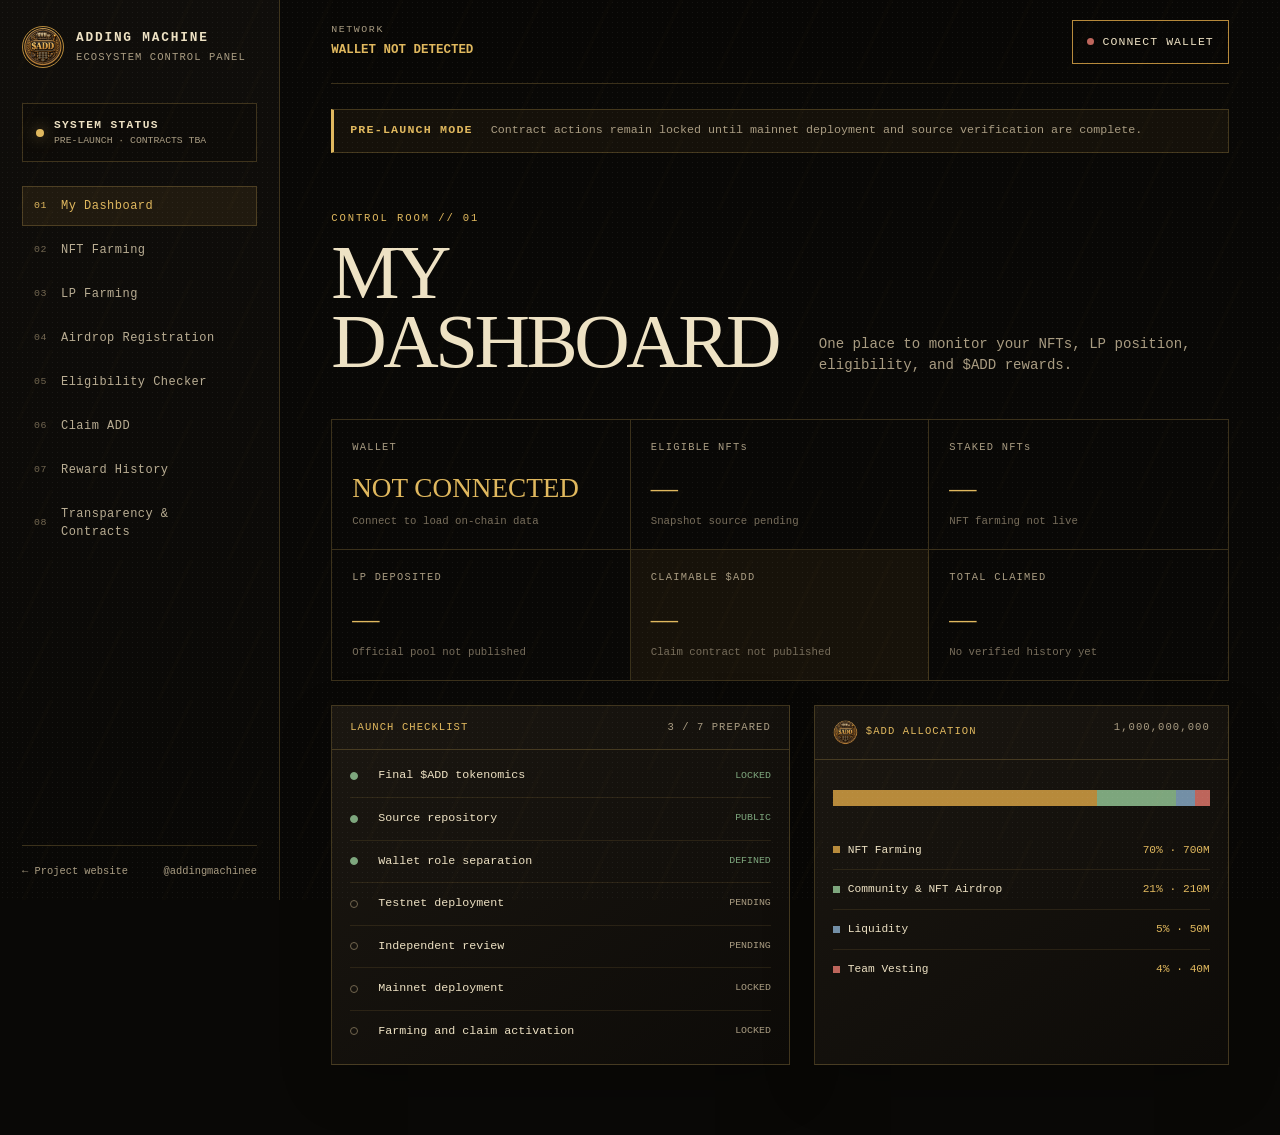
==== dashboard.html @ 75e8b257 "Update website with ADD dashboard and token branding Add the ecosystem dashboard, final ADD tokenomi" ====
<!doctype html>
<html lang="en">
<head>
  <meta charset="utf-8">
  <meta name="viewport" content="width=device-width, initial-scale=1">
  <meta name="theme-color" content="#090806">
  <meta name="description" content="ADDING MACHINE ecosystem dashboard for NFT farming, LP farming, airdrops, claims, rewards, and verified contracts.">
  <title>ADDING MACHINE — Ecosystem Dashboard</title>
  <link rel="icon" type="image/png" href="add-token-logo.png">
  <link rel="stylesheet" href="dashboard.css">
</head>
<body>
  <div class="grain" aria-hidden="true"></div>

  <header class="mobile-header">
    <a class="brand" href="index.html" aria-label="Adding Machine home">
      <span class="brand-mark"><img src="add-token-logo.png" alt=""></span>
      <span><strong>ADDING MACHINE</strong><small>ECOSYSTEM CONTROL PANEL</small></span>
    </a>
    <button id="menu-toggle" class="icon-button" type="button" aria-label="Open navigation" aria-expanded="false">MENU</button>
  </header>

  <aside id="sidebar" class="sidebar">
    <a class="brand desktop-brand" href="index.html" aria-label="Adding Machine home">
      <span class="brand-mark"><img src="add-token-logo.png" alt=""></span>
      <span><strong>ADDING MACHINE</strong><small>ECOSYSTEM CONTROL PANEL</small></span>
    </a>

    <div class="system-state">
      <span class="pulse"></span>
      <div><b>SYSTEM STATUS</b><small>PRE-LAUNCH · CONTRACTS TBA</small></div>
    </div>

    <nav class="side-nav" aria-label="Dashboard navigation">
      <a href="#dashboard" data-route="dashboard"><span>01</span>My Dashboard</a>
      <a href="#nft-farming" data-route="nft-farming"><span>02</span>NFT Farming</a>
      <a href="#lp-farming" data-route="lp-farming"><span>03</span>LP Farming</a>
      <a href="#airdrop" data-route="airdrop"><span>04</span>Airdrop Registration</a>
      <a href="#eligibility" data-route="eligibility"><span>05</span>Eligibility Checker</a>
      <a href="#claim" data-route="claim"><span>06</span>Claim ADD</a>
      <a href="#history" data-route="history"><span>07</span>Reward History</a>
      <a href="#transparency" data-route="transparency"><span>08</span>Transparency &amp; Contracts</a>
    </nav>

    <div class="sidebar-foot">
      <a href="index.html">← Project website</a>
      <a href="https://x.com/addingmachinee" target="_blank" rel="noopener noreferrer">@addingmachinee</a>
    </div>
  </aside>

  <main class="app-shell">
    <div class="topbar">
      <div><span class="micro">NETWORK</span><strong id="network-label">NOT CONNECTED</strong></div>
      <button id="connect-wallet" class="connect-button" type="button"><span class="status-light"></span><span id="wallet-label">CONNECT WALLET</span></button>
    </div>

    <div id="notice" class="notice" role="status" aria-live="polite">
      <strong>PRE-LAUNCH MODE</strong>
      <span>Contract actions remain locked until mainnet deployment and source verification are complete.</span>
    </div>

    <section id="dashboard" class="view active" data-view="dashboard">
      <div class="view-heading">
        <div><span class="eyebrow">CONTROL ROOM // 01</span><h1>MY DASHBOARD</h1></div>
        <p>One place to monitor your NFTs, LP position, eligibility, and $ADD rewards.</p>
      </div>
      <div class="metric-grid">
        <article><span>WALLET</span><strong id="metric-wallet">NOT CONNECTED</strong><small>Connect to load on-chain data</small></article>
        <article><span>ELIGIBLE NFTs</span><strong>—</strong><small>Snapshot source pending</small></article>
        <article><span>STAKED NFTs</span><strong>—</strong><small>NFT farming not live</small></article>
        <article><span>LP DEPOSITED</span><strong>—</strong><small>Official pool not published</small></article>
        <article class="accent"><span>CLAIMABLE $ADD</span><strong>—</strong><small>Claim contract not published</small></article>
        <article><span>TOTAL CLAIMED</span><strong>—</strong><small>No verified history yet</small></article>
      </div>
      <div class="dashboard-grid">
        <article class="panel status-panel">
          <div class="panel-head"><span>LAUNCH CHECKLIST</span><b>3 / 7 PREPARED</b></div>
          <ul class="check-list">
            <li class="done"><i></i><span>Final $ADD tokenomics</span><b>LOCKED</b></li>
            <li class="done"><i></i><span>Source repository</span><b>PUBLIC</b></li>
            <li class="done"><i></i><span>Wallet role separation</span><b>DEFINED</b></li>
            <li><i></i><span>Testnet deployment</span><b>PENDING</b></li>
            <li><i></i><span>Independent review</span><b>PENDING</b></li>
            <li><i></i><span>Mainnet deployment</span><b>LOCKED</b></li>
            <li><i></i><span>Farming and claim activation</span><b>LOCKED</b></li>
          </ul>
        </article>
        <article class="panel allocation-panel">
          <div class="panel-head token-panel-title"><span><img src="add-token-logo.png" alt="">$ADD ALLOCATION</span><b>1,000,000,000</b></div>
          <div class="allocation-bar" aria-label="$ADD token allocation"><i class="farming"></i><i class="community"></i><i class="liquidity"></i><i class="team"></i></div>
          <dl class="legend">
            <div><dt><i class="farming"></i>NFT Farming</dt><dd>70% · 700M</dd></div>
            <div><dt><i class="community"></i>Community &amp; NFT Airdrop</dt><dd>21% · 210M</dd></div>
            <div><dt><i class="liquidity"></i>Liquidity</dt><dd>5% · 50M</dd></div>
            <div><dt><i class="team"></i>Team Vesting</dt><dd>4% · 40M</dd></div>
          </dl>
        </article>
      </div>
    </section>

    <section id="nft-farming" class="view" data-view="nft-farming">
      <div class="view-heading"><div><span class="eyebrow">REWARD ENGINE // 02</span><h1>NFT FARMING</h1></div><p>Stake eligible ADDING MACHINE V2 NFTs and earn rarity-weighted $ADD rewards.</p></div>
      <div class="callout"><b>RARITY-BASED REWARDS</b><span>Final rates and emissions will be published only after the farming contract and sustainability model pass testing.</span></div>
      <div class="rarity-grid">
        <article><span>COMMON</span><strong>RATE TBA</strong><small>Base reward weight</small></article>
        <article><span>UNCOMMON</span><strong>RATE TBA</strong><small>Rarity multiplier pending</small></article>
        <article><span>RARE</span><strong>RATE TBA</strong><small>Rarity multiplier pending</small></article>
        <article><span>LEGENDARY</span><strong>RATE TBA</strong><small>Rarity multiplier pending</small></article>
        <article><span>MYTHIC</span><strong>RATE TBA</strong><small>Rarity multiplier pending</small></article>
      </div>
      <article class="panel empty-state"><span class="empty-icon">AM</span><h2>NO NFT DATA LOADED</h2><p>Connect your wallet after the verified NFT farming contract is published.</p><button class="disabled-action" type="button" disabled>STAKING LOCKED</button></article>
    </section>

    <section id="lp-farming" class="view" data-view="lp-farming">
      <div class="view-heading"><div><span class="eyebrow">LIQUIDITY ENGINE // 03</span><h1>LP FARMING</h1></div><p>Deposit approved LP tokens to support ecosystem liquidity and track rewards.</p></div>
      <div class="metric-grid compact">
        <article><span>OFFICIAL POOL</span><strong>TBA</strong><small>Address will be verified on-chain</small></article>
        <article><span>APR</span><strong>—</strong><small>Calculated from live emissions</small></article>
        <article><span>YOUR POOL SHARE</span><strong>—</strong><small>Wallet connection required</small></article>
        <article><span>PENDING REWARDS</span><strong>—</strong><small>Farm not activated</small></article>
      </div>
      <article class="panel action-panel"><div><span class="eyebrow">DEPOSIT CONTROL</span><h2>OFFICIAL LP ONLY</h2><p>The deposit interface will unlock after the verified $ADD pool and farming contract addresses are published.</p></div><button class="disabled-action" type="button" disabled>LP FARMING LOCKED</button></article>
    </section>

    <section id="airdrop" class="view" data-view="airdrop">
      <div class="view-heading"><div><span class="eyebrow">COMMUNITY ALLOCATION // 04</span><h1>AIRDROP REGISTRATION</h1></div><p>Register a verified wallet for active community campaigns without exposing wallet secrets.</p></div>
      <div class="form-layout">
        <form id="airdrop-form" class="panel machine-form">
          <label>CONNECTED WALLET<input id="registration-wallet" type="text" placeholder="Connect wallet to continue" readonly></label>
          <label>CAMPAIGN<select disabled><option>No active campaign</option></select></label>
          <label class="consent"><input type="checkbox" disabled><span>I understand that registration does not guarantee an allocation.</span></label>
          <button class="disabled-action" type="submit" disabled>REGISTRATION LOCKED</button>
        </form>
        <article class="panel steps-panel"><span class="eyebrow">VERIFICATION FLOW</span><ol><li><b>01</b>Connect EVM wallet</li><li><b>02</b>Sign a gas-free message</li><li><b>03</b>Verify X through official OAuth</li><li><b>04</b>Pass campaign eligibility checks</li></ol><p>We will never request a seed phrase, private key, wallet password, or X password.</p></article>
      </div>
    </section>

    <section id="eligibility" class="view" data-view="eligibility">
      <div class="view-heading"><div><span class="eyebrow">SNAPSHOT TERMINAL // 05</span><h1>ELIGIBILITY CHECKER</h1></div><p>Check migration, compensation, seasonal holder, and community campaign eligibility.</p></div>
      <form id="eligibility-form" class="checker">
        <label for="eligibility-wallet">EVM WALLET ADDRESS</label>
        <div><input id="eligibility-wallet" type="text" inputmode="text" autocomplete="off" placeholder="0x…"><button type="submit">CHECK ADDRESS</button></div>
      </form>
      <div id="eligibility-result" class="panel result-panel" aria-live="polite"><span>AWAITING ADDRESS</span><strong>No wallet checked</strong><p>The final snapshot dataset will be connected before claims open.</p></div>
      <div class="rule-grid"><article><span>V1 HOLDER</span><p>Eligibility follows the locked snapshot and approved holder rules.</p></article><article><span>PAID PUBLIC MINT</span><p>Only verified community records are included; internal wallets are excluded.</p></article><article><span>SEASONAL NFT</span><p>Campaign-specific rules and snapshot time will be displayed here.</p></article></div>
    </section>

    <section id="claim" class="view" data-view="claim">
      <div class="view-heading"><div><span class="eyebrow">DISTRIBUTION TERMINAL // 06</span><h1>CLAIM ADD</h1></div><p>Review allocation and claim status before signing any on-chain transaction.</p></div>
      <article class="claim-card panel">
        <div class="claim-total"><span>AVAILABLE TO CLAIM</span><strong>— <small>$ADD</small></strong><p>Connect wallet · Claim contract TBA</p></div>
        <dl><div><dt>Eligible allocation</dt><dd>—</dd></div><div><dt>Previously claimed</dt><dd>—</dd></div><div><dt>Remaining</dt><dd>—</dd></div><div><dt>Proof status</dt><dd>NOT LOADED</dd></div></dl>
        <button class="disabled-action" type="button" disabled>CLAIM LOCKED</button>
      </article>
      <p class="safety-note">Verify the network, contract address, amount, and gas estimate in your wallet before confirming. Claims never require approval to spend unrelated tokens.</p>
    </section>

    <section id="history" class="view" data-view="history">
      <div class="view-heading"><div><span class="eyebrow">LEDGER // 07</span><h1>REWARD HISTORY</h1></div><p>A unified, verifiable record of NFT farming, LP farming, airdrops, and claims.</p></div>
      <div class="history-filters"><button class="active" type="button">ALL</button><button type="button">NFT FARMING</button><button type="button">LP FARMING</button><button type="button">AIRDROP</button><button type="button">CLAIM</button></div>
      <div class="table-wrap panel"><table><thead><tr><th>DATE</th><th>TYPE</th><th>CAMPAIGN / POOL</th><th>AMOUNT</th><th>STATUS</th><th>TRANSACTION</th></tr></thead><tbody><tr><td colspan="6"><div class="table-empty">NO VERIFIED REWARD HISTORY<br><small>Connect a wallet after contracts are activated.</small></div></td></tr></tbody></table></div>
    </section>

    <section id="transparency" class="view" data-view="transparency">
      <div class="view-heading"><div><span class="eyebrow">PUBLIC RECORD // 08</span><h1>TRANSPARENCY &amp; CONTRACTS</h1></div><p>Verify every official address and source before interacting with the ecosystem.</p></div>
      <div class="contract-grid">
        <article class="panel contract-card"><div><span>$ADD TOKEN</span><b>MAINNET</b></div><strong>TBA</strong><small>Not deployed · do not trust unofficial addresses</small></article>
        <article class="panel contract-card"><div><span>TEAM VESTING</span><b>MAINNET</b></div><strong>TBA</strong><small>90-day cliff + 900-day linear vesting</small></article>
        <article class="panel contract-card"><div><span>NFT FARMING</span><b>MAINNET</b></div><strong>TBA</strong><small>Security review required</small></article>
        <article class="panel contract-card"><div><span>LP FARMING</span><b>MAINNET</b></div><strong>TBA</strong><small>Official pool required</small></article>
        <article class="panel contract-card"><div><span>AIRDROP CLAIM</span><b>MAINNET</b></div><strong>TBA</strong><small>Distribution root and source required</small></article>
      </div>
      <article class="panel registry">
        <div class="panel-head"><span>OFFICIAL WALLET REGISTRY</span><b>ROLE SEPARATION</b></div>
        <dl>
          <div><dt>Authorized deployer</dt><dd><code>0x13977C5812fb4B3BfEB4b1C009d3236BC53bA975</code><button data-copy="0x13977C5812fb4B3BfEB4b1C009d3236BC53bA975" type="button">COPY</button></dd></div>
          <div><dt>Ecosystem treasury</dt><dd><code>0xFcd4428Ae083228F09e2C8e3C660E693DdC12D9D</code><button data-copy="0xFcd4428Ae083228F09e2C8e3C660E693DdC12D9D" type="button">COPY</button></dd></div>
          <div><dt>Liquidity</dt><dd><code>0x24Bd8b9F2b81240A11A515567bdCbCe4AdC3E35C</code><button data-copy="0x24Bd8b9F2b81240A11A515567bdCbCe4AdC3E35C" type="button">COPY</button></dd></div>
          <div><dt>Team beneficiary</dt><dd><code>0x3F424A647A7A307663156e3c4f285D27c09DAa1e</code><button data-copy="0x3F424A647A7A307663156e3c4f285D27c09DAa1e" type="button">COPY</button></dd></div>
        </dl>
      </article>
      <div class="source-row"><a href="https://github.com/machinesadding-ship-it/adding-machine-add-final" target="_blank" rel="noopener noreferrer">VIEW OFFICIAL SOURCE →</a><span>Compiler 0.8.24 · EVM Shanghai · Optimizer 200</span></div>
      <div class="scam-warning"><strong>SCAM WARNING</strong><span>Never share your seed phrase or private key. Verify links through <b>@addingmachinee</b> and this official website.</span></div>
    </section>
  </main>

  <div id="toast" class="toast" role="status" aria-live="polite"></div>
  <script src="dashboard.js"></script>
</body>
</html>
---- dashboard.css ----
:root{
  --black:#090806;--black2:#100e0b;--panel:#15120e;--panel2:#1b1711;--bronze:#b78a3b;
  --gold:#e0b85e;--ivory:#eee2c4;--muted:#a99c82;--line:rgba(224,184,94,.23);
  --green:#7da67d;--red:#bd655b;--blue:#738fa6;--serif:Georgia,"Times New Roman",serif;
  --mono:"Courier New",Courier,monospace;--sidebar:280px;
}
*{box-sizing:border-box}html{scroll-behavior:smooth}body{margin:0;background:var(--black);color:var(--ivory);font-family:var(--mono);font-size:16px;line-height:1.5}body:before{content:"";position:fixed;inset:0;pointer-events:none;opacity:.055;background-image:radial-gradient(#fff .65px,transparent .65px);background-size:5px 5px;z-index:50}button,input,select{font:inherit}button,a{touch-action:manipulation}a{color:inherit;text-decoration:none}.grain{position:fixed;inset:0;pointer-events:none;background:linear-gradient(115deg,transparent 0 48%,rgba(224,184,94,.015) 48% 52%,transparent 52%);background-size:70px 70px;z-index:49}
.sidebar{position:fixed;inset:0 auto 0 0;width:var(--sidebar);padding:26px 22px 20px;background:linear-gradient(180deg,#100e0b,#090806);border-right:1px solid var(--line);display:flex;flex-direction:column;z-index:30}.brand{display:flex;gap:12px;align-items:center}.brand-mark{width:42px;height:42px;display:grid;place-items:center;border:1px solid var(--bronze);border-radius:50%;overflow:hidden;color:var(--gold);font-family:var(--serif);font-size:18px}.brand-mark img{width:100%;height:100%;object-fit:contain}.brand>span:last-child{display:grid}.brand strong{font-size:.8rem;letter-spacing:.14em}.brand small{font-size:.66rem;letter-spacing:.1em;color:var(--muted);margin-top:3px}.system-state{margin:35px 0 24px;padding:13px;border:1px solid var(--line);display:flex;gap:10px;align-items:center;background:#0d0b08}.system-state .pulse{width:8px;height:8px;background:var(--gold);border-radius:50%;box-shadow:0 0 15px rgba(224,184,94,.6)}.system-state div{display:grid}.system-state b{font-size:.7rem;letter-spacing:.12em}.system-state small{font-size:.61rem;color:var(--muted)}.side-nav{display:grid;gap:4px}.side-nav a{display:grid;grid-template-columns:27px 1fr;align-items:center;padding:10px 11px;border:1px solid transparent;color:#b9ad93;font-size:.75rem;letter-spacing:.04em;transition:.18s}.side-nav a span{font-size:.62rem;color:#736751}.side-nav a:hover,.side-nav a.active{border-color:var(--line);background:rgba(183,138,59,.1);color:var(--gold)}.side-nav a.active span{color:var(--gold)}.sidebar-foot{margin-top:auto;display:flex;justify-content:space-between;gap:10px;border-top:1px solid var(--line);padding-top:18px;font-size:.65rem;color:var(--muted)}
.mobile-header{display:none}.app-shell{margin-left:var(--sidebar);min-height:100vh;padding:0 4vw 70px}.topbar{height:84px;display:flex;align-items:center;justify-content:space-between;border-bottom:1px solid var(--line);position:sticky;top:0;background:rgba(9,8,6,.9);backdrop-filter:blur(12px);z-index:20}.topbar>div{display:grid}.micro{font-size:.62rem;letter-spacing:.16em;color:var(--muted)}.topbar strong{font-size:.78rem;color:var(--gold);margin-top:3px}.connect-button{min-height:44px;border:1px solid var(--bronze);background:transparent;color:var(--ivory);padding:10px 14px;display:flex;gap:9px;align-items:center;font-size:.72rem;letter-spacing:.09em;cursor:pointer}.status-light{width:7px;height:7px;border-radius:50%;background:var(--red)}.connect-button.connected .status-light{background:var(--green);box-shadow:0 0 12px rgba(125,166,125,.7)}.notice{margin-top:25px;border:1px solid var(--line);border-left:3px solid var(--gold);padding:12px 16px;display:flex;gap:18px;align-items:center;background:rgba(183,138,59,.07);font-size:.73rem}.notice strong{color:var(--gold);letter-spacing:.1em;white-space:nowrap}.notice span{color:var(--muted)}
.view{display:none;padding-top:58px}.view.active{display:block;animation:reveal .22s ease-out}@keyframes reveal{from{opacity:.25;transform:translateY(4px)}to{opacity:1;transform:none}}.view-heading{display:flex;justify-content:space-between;align-items:end;gap:40px;margin-bottom:42px}.eyebrow{display:block;color:var(--gold);font-size:.66rem;letter-spacing:.18em;margin-bottom:12px}.view-heading h1{font-family:var(--serif);font-weight:500;font-size:clamp(2.6rem,6vw,5.5rem);line-height:.9;letter-spacing:-.045em;margin:0}.view-heading p{max-width:410px;color:var(--muted);font-size:.88rem;margin:0}.panel{border:1px solid var(--line);background:linear-gradient(145deg,var(--panel2),#0d0b08);box-shadow:0 20px 50px rgba(0,0,0,.2)}.panel-head{padding:14px 18px;border-bottom:1px solid var(--line);display:flex;justify-content:space-between;gap:20px;font-size:.66rem;letter-spacing:.1em}.panel-head span{color:var(--gold)}.panel-head b{font-weight:400;color:var(--muted)}
.metric-grid{display:grid;grid-template-columns:repeat(3,1fr);border:1px solid var(--line);margin-bottom:24px}.metric-grid article{padding:20px;min-height:130px;border-right:1px solid var(--line);border-bottom:1px solid var(--line);display:flex;flex-direction:column}.metric-grid article:nth-child(3n){border-right:0}.metric-grid article:nth-last-child(-n+3){border-bottom:0}.metric-grid article.accent{background:rgba(183,138,59,.08)}.metric-grid span{font-size:.65rem;color:var(--muted);letter-spacing:.12em}.metric-grid strong{font-family:var(--serif);font-weight:500;color:var(--gold);font-size:1.7rem;margin:auto 0 4px;overflow-wrap:anywhere}.metric-grid small{font-size:.67rem;color:#776d5b}.metric-grid.compact{grid-template-columns:repeat(4,1fr)}.metric-grid.compact article{border-bottom:0}.metric-grid.compact article:nth-child(3){border-right:1px solid var(--line)}.dashboard-grid{display:grid;grid-template-columns:1.05fr .95fr;gap:24px}.check-list{list-style:none;padding:5px 18px 12px;margin:0}.check-list li{display:grid;grid-template-columns:18px 1fr auto;gap:10px;align-items:center;border-bottom:1px solid rgba(224,184,94,.11);padding:12px 0;font-size:.73rem}.check-list li:last-child{border:0}.check-list i{width:8px;height:8px;border:1px solid #72664f;border-radius:50%}.check-list .done i{background:var(--green);border-color:var(--green)}.check-list b{font-size:.62rem;color:var(--muted);font-weight:400}.check-list .done b{color:var(--green)}.allocation-panel{padding-bottom:15px}.allocation-bar{height:16px;display:flex;margin:30px 18px 25px;overflow:hidden}.allocation-bar i{display:block}.allocation-bar .farming{width:70%;background:var(--bronze)}.allocation-bar .community{width:21%;background:var(--green)}.allocation-bar .liquidity{width:5%;background:var(--blue)}.allocation-bar .team{width:4%;background:var(--red)}.legend{padding:0 18px;margin:0}.legend>div{display:flex;justify-content:space-between;gap:12px;padding:11px 0;border-bottom:1px solid rgba(224,184,94,.11);font-size:.7rem}.legend>div:last-child{border:0}.legend dt{display:flex;align-items:center;gap:8px}.legend i{width:7px;height:7px;display:inline-block}.legend .farming{background:var(--bronze)}.legend .community{background:var(--green)}.legend .liquidity{background:var(--blue)}.legend .team{background:var(--red)}.legend dd{margin:0;color:var(--gold)}
.token-panel-title>span{display:flex;align-items:center;gap:8px}.token-panel-title img{width:25px;height:25px;border-radius:50%}
.callout{border:1px solid var(--line);padding:17px;display:flex;gap:25px;margin-bottom:22px}.callout b{color:var(--gold);font-size:.73rem;letter-spacing:.1em;white-space:nowrap}.callout span{color:var(--muted);font-size:.76rem}.rarity-grid{display:grid;grid-template-columns:repeat(5,1fr);margin-bottom:24px}.rarity-grid article{border:1px solid var(--line);border-right:0;padding:18px;display:grid;min-height:120px}.rarity-grid article:last-child{border-right:1px solid var(--line)}.rarity-grid span{font-size:.65rem;color:var(--muted)}.rarity-grid strong{color:var(--gold);font-family:var(--serif);font-weight:500;margin:auto 0 3px}.rarity-grid small{font-size:.62rem;color:#716754}.empty-state{text-align:center;padding:55px 20px}.empty-icon{display:grid;place-items:center;width:58px;height:58px;margin:0 auto 18px;border:1px solid var(--bronze);font-family:var(--serif);color:var(--gold)}.empty-state h2,.action-panel h2{font-family:var(--serif);font-weight:500;font-size:2rem;margin:0 0 8px}.empty-state p,.action-panel p{color:var(--muted);font-size:.8rem}.disabled-action{border:1px solid #5c5241;background:#272219;color:#817663;padding:13px 18px;font-size:.7rem;letter-spacing:.12em;cursor:not-allowed}.action-panel{padding:35px;display:flex;justify-content:space-between;align-items:center;gap:30px}.action-panel>div{max-width:620px}
.form-layout{display:grid;grid-template-columns:1.05fr .95fr;gap:24px}.machine-form,.steps-panel{padding:28px}.machine-form{display:grid;gap:20px}.machine-form label{font-size:.67rem;color:var(--gold);letter-spacing:.1em}.machine-form input,.machine-form select,.checker input{width:100%;margin-top:8px;padding:14px;border:1px solid var(--line);background:#0d0b08;color:var(--ivory);outline:none;min-height:48px}.machine-form .consent{display:flex;gap:10px;align-items:flex-start;color:var(--muted);letter-spacing:0}.machine-form .consent input{width:18px;min-height:18px;margin:1px 0}.steps-panel ol{list-style:none;padding:10px 0;margin:10px 0}.steps-panel li{display:flex;align-items:center;gap:13px;padding:13px 0;border-bottom:1px solid rgba(224,184,94,.13);font-size:.78rem}.steps-panel li b{color:var(--gold)}.steps-panel p{font-size:.72rem;color:var(--muted)}.checker{border:1px solid var(--line);padding:25px;margin-bottom:20px}.checker label{font-size:.68rem;color:var(--gold);letter-spacing:.12em}.checker>div{display:grid;grid-template-columns:1fr auto;gap:10px}.checker button,.history-filters button,.registry button{border:1px solid var(--bronze);background:var(--bronze);color:#100d08;padding:12px 18px;font-size:.7rem;letter-spacing:.1em;cursor:pointer}.result-panel{padding:25px;margin-bottom:24px}.result-panel>span{font-size:.66rem;color:var(--gold);letter-spacing:.11em}.result-panel strong{display:block;font-family:var(--serif);font-size:1.8rem;font-weight:500;margin:10px 0 5px}.result-panel p{color:var(--muted);font-size:.77rem;margin:0}.result-panel.error{border-color:rgba(189,101,91,.7)}.result-panel.error>span{color:var(--red)}.rule-grid{display:grid;grid-template-columns:repeat(3,1fr)}.rule-grid article{padding:23px;border:1px solid var(--line);border-right:0}.rule-grid article:last-child{border-right:1px solid var(--line)}.rule-grid span{color:var(--gold);font-size:.68rem;letter-spacing:.1em}.rule-grid p{color:var(--muted);font-size:.75rem;margin:12px 0 0}
.claim-card{max-width:850px;margin:auto;padding:30px}.claim-total{text-align:center;padding:30px;border-bottom:1px solid var(--line)}.claim-total>span{font-size:.68rem;color:var(--muted);letter-spacing:.12em}.claim-total strong{display:block;font-family:var(--serif);font-size:3.8rem;font-weight:500;color:var(--gold)}.claim-total strong small{font-family:var(--mono);font-size:.9rem}.claim-total p{color:var(--muted);font-size:.72rem}.claim-card dl{margin:20px 0}.claim-card dl div{display:flex;justify-content:space-between;padding:12px 0;border-bottom:1px solid rgba(224,184,94,.12);font-size:.75rem}.claim-card dd{margin:0;color:var(--gold)}.claim-card .disabled-action{width:100%}.safety-note{max-width:850px;margin:18px auto 0;color:var(--muted);font-size:.7rem;text-align:center}.history-filters{display:flex;gap:7px;margin-bottom:15px;overflow:auto;padding-bottom:4px}.history-filters button{background:transparent;color:var(--muted);border-color:var(--line);white-space:nowrap}.history-filters button.active{color:#110d07;background:var(--bronze);border-color:var(--bronze)}.table-wrap{overflow:auto}table{width:100%;border-collapse:collapse;min-width:780px}th{padding:14px;text-align:left;color:var(--gold);font-size:.62rem;letter-spacing:.1em;border-bottom:1px solid var(--line)}td{padding:20px}.table-empty{text-align:center;color:var(--muted);font-size:.78rem;padding:45px}.table-empty small{font-size:.68rem;color:#706653}
.contract-grid{display:grid;grid-template-columns:repeat(2,1fr);gap:12px;margin-bottom:24px}.contract-card{padding:20px}.contract-card>div{display:flex;justify-content:space-between;gap:15px}.contract-card span{color:var(--gold);font-size:.7rem;letter-spacing:.1em}.contract-card b{font-size:.61rem;color:var(--muted);font-weight:400}.contract-card>strong{display:block;font-family:var(--serif);font-weight:500;font-size:1.7rem;margin:28px 0 5px}.contract-card small{font-size:.65rem;color:var(--muted)}.registry dl{margin:0;padding:0 18px}.registry dl>div{display:grid;grid-template-columns:190px 1fr;padding:15px 0;border-bottom:1px solid rgba(224,184,94,.12);align-items:center}.registry dl>div:last-child{border:0}.registry dt{color:var(--muted);font-size:.7rem}.registry dd{margin:0;display:grid;grid-template-columns:1fr auto;gap:10px;align-items:center}.registry code{font-size:.72rem;overflow-wrap:anywhere}.registry button{padding:7px 9px;background:transparent;color:var(--gold)}.source-row,.scam-warning{display:flex;justify-content:space-between;gap:20px;margin-top:20px;padding:16px;border:1px solid var(--line);font-size:.7rem}.source-row a{color:var(--gold)}.source-row span{color:var(--muted)}.scam-warning{border-color:rgba(189,101,91,.45);background:rgba(189,101,91,.05)}.scam-warning strong{color:var(--red);white-space:nowrap}.scam-warning span{color:var(--muted)}.toast{position:fixed;right:20px;bottom:20px;padding:11px 15px;background:var(--gold);color:#100d08;font-size:.7rem;z-index:80;opacity:0;transform:translateY(8px);pointer-events:none;transition:.2s}.toast.show{opacity:1;transform:none}
@media(max-width:1050px){.metric-grid.compact{grid-template-columns:repeat(2,1fr)}.metric-grid.compact article{border-bottom:1px solid var(--line)}.metric-grid.compact article:nth-child(2n){border-right:0}.metric-grid.compact article:nth-last-child(-n+2){border-bottom:0}.rarity-grid{grid-template-columns:repeat(3,1fr)}.rarity-grid article{border-right:1px solid var(--line);margin:-1px 0 0 -1px}}
@media(max-width:800px){:root{--sidebar:0px}.sidebar{width:min(88vw,310px);transform:translateX(-105%);transition:.2s;box-shadow:20px 0 60px rgba(0,0,0,.5)}.sidebar.open{transform:none}.desktop-brand{display:none}.mobile-header{display:flex;position:sticky;top:0;z-index:25;height:70px;padding:12px 5vw;justify-content:space-between;align-items:center;background:rgba(9,8,6,.95);border-bottom:1px solid var(--line)}.icon-button{border:1px solid var(--line);background:transparent;color:var(--gold);padding:9px 11px;font-size:.68rem}.app-shell{margin:0;padding:0 5vw 60px}.topbar{top:70px;height:68px}.view{padding-top:45px}.view-heading{display:block}.view-heading p{margin-top:18px}.metric-grid{grid-template-columns:repeat(2,1fr)}.metric-grid article:nth-child(3n){border-right:1px solid var(--line)}.metric-grid article:nth-child(2n){border-right:0}.metric-grid article:nth-last-child(-n+3){border-bottom:1px solid var(--line)}.metric-grid article:nth-last-child(-n+2){border-bottom:0}.dashboard-grid,.form-layout{grid-template-columns:1fr}.contract-grid{grid-template-columns:1fr}.registry dl>div{grid-template-columns:1fr;gap:8px}.action-panel{display:block}.action-panel button{margin-top:18px}.source-row,.scam-warning{display:grid}.notice{align-items:flex-start}.callout{display:grid;gap:8px}}
@media(max-width:520px){.mobile-header .brand strong{font-size:.7rem}.mobile-header .brand small{display:none}.topbar>div{display:none}.topbar{justify-content:flex-end}.notice{display:grid;gap:4px}.notice strong{white-space:normal}.metric-grid,.metric-grid.compact{grid-template-columns:1fr}.metric-grid article,.metric-grid.compact article{border-right:0!important;border-bottom:1px solid var(--line)!important}.metric-grid article:last-child,.metric-grid.compact article:last-child{border-bottom:0!important}.rarity-grid{grid-template-columns:1fr}.rarity-grid article{margin:-1px 0 0}.checker>div{grid-template-columns:1fr}.checker button{min-height:48px}.rule-grid{grid-template-columns:1fr}.rule-grid article{border-right:1px solid var(--line);border-bottom:0}.rule-grid article:last-child{border-bottom:1px solid var(--line)}.claim-total strong{font-size:3rem}.registry dd{grid-template-columns:1fr}.registry button{justify-self:start}.view-heading h1{font-size:2.7rem}}
@media(prefers-reduced-motion:reduce){*{scroll-behavior:auto!important;animation:none!important;transition:none!important}}
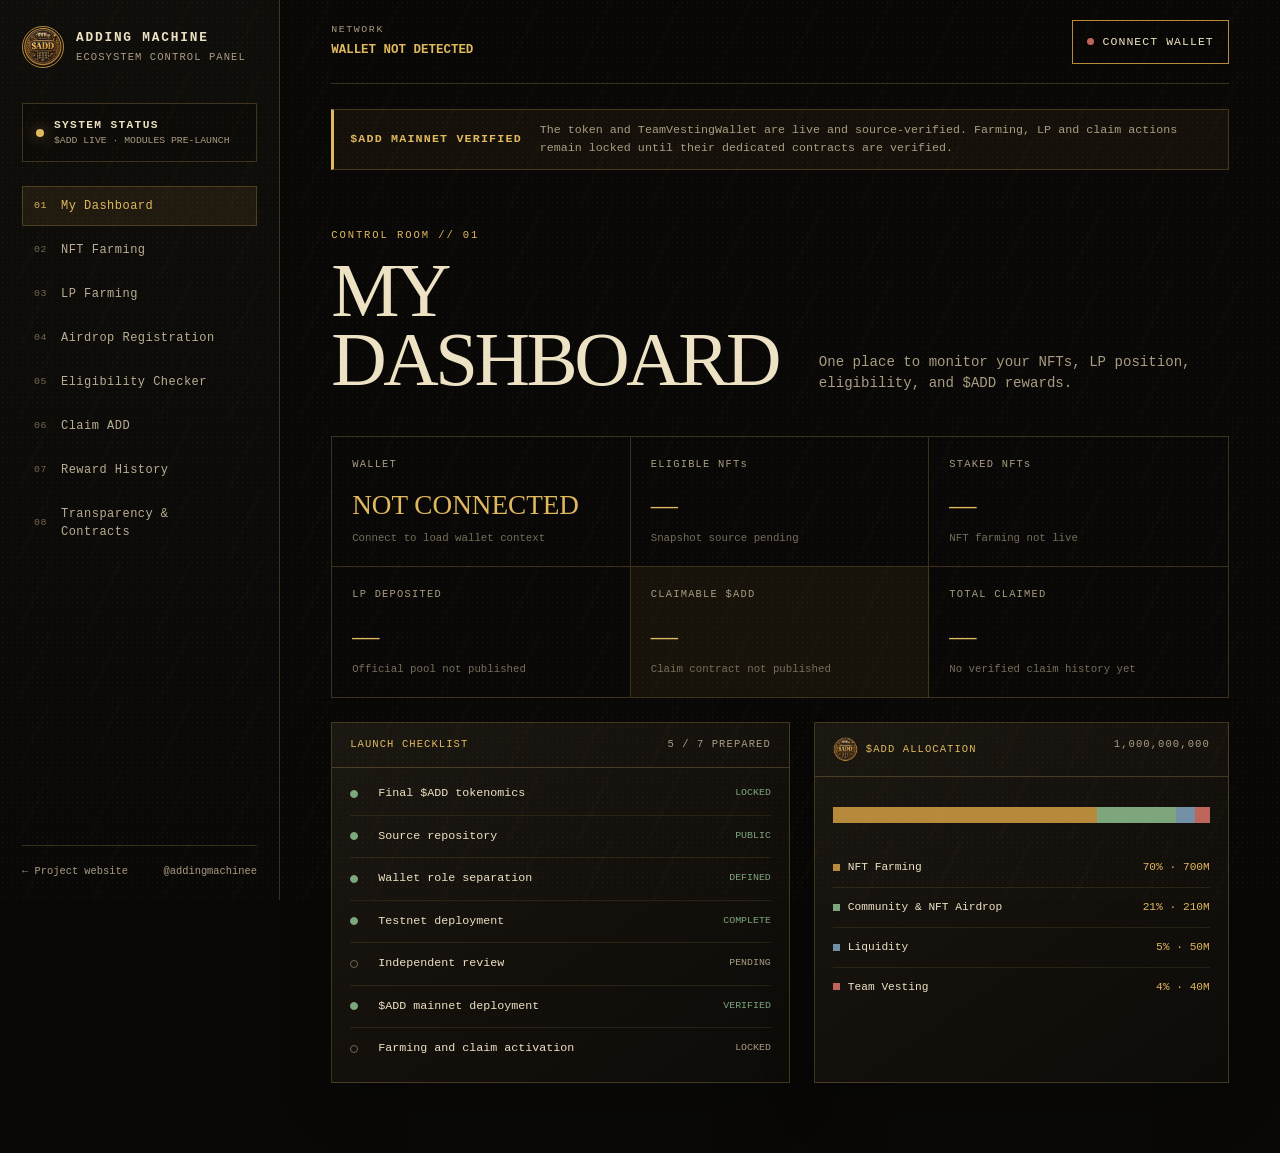
==== commit 9233b7b7: "Update website with verified $ADD mainnet contracts Publish verified $ADD and TeamVestingWallet main" ====
--- a/dashboard.html
+++ b/dashboard.html
@@ -28,7 +28,7 @@
 
     <div class="system-state">
       <span class="pulse"></span>
-      <div><b>SYSTEM STATUS</b><small>PRE-LAUNCH · CONTRACTS TBA</small></div>
+      <div><b>SYSTEM STATUS</b><small>$ADD LIVE · MODULES PRE-LAUNCH</small></div>
     </div>
 
     <nav class="side-nav" aria-label="Dashboard navigation">
@@ -55,8 +55,8 @@
     </div>
 
     <div id="notice" class="notice" role="status" aria-live="polite">
-      <strong>PRE-LAUNCH MODE</strong>
-      <span>Contract actions remain locked until mainnet deployment and source verification are complete.</span>
+      <strong>$ADD MAINNET VERIFIED</strong>
+      <span>The token and TeamVestingWallet are live and source-verified. Farming, LP and claim actions remain locked until their dedicated contracts are verified.</span>
     </div>
 
     <section id="dashboard" class="view active" data-view="dashboard">
@@ -64,27 +64,30 @@
         <div><span class="eyebrow">CONTROL ROOM // 01</span><h1>MY DASHBOARD</h1></div>
         <p>One place to monitor your NFTs, LP position, eligibility, and $ADD rewards.</p>
       </div>
+
       <div class="metric-grid">
-        <article><span>WALLET</span><strong id="metric-wallet">NOT CONNECTED</strong><small>Connect to load on-chain data</small></article>
+        <article><span>WALLET</span><strong id="metric-wallet">NOT CONNECTED</strong><small>Connect to load wallet context</small></article>
         <article><span>ELIGIBLE NFTs</span><strong>—</strong><small>Snapshot source pending</small></article>
         <article><span>STAKED NFTs</span><strong>—</strong><small>NFT farming not live</small></article>
         <article><span>LP DEPOSITED</span><strong>—</strong><small>Official pool not published</small></article>
         <article class="accent"><span>CLAIMABLE $ADD</span><strong>—</strong><small>Claim contract not published</small></article>
-        <article><span>TOTAL CLAIMED</span><strong>—</strong><small>No verified history yet</small></article>
-      </div>
+        <article><span>TOTAL CLAIMED</span><strong>—</strong><small>No verified claim history yet</small></article>
+      </div>
+
       <div class="dashboard-grid">
         <article class="panel status-panel">
-          <div class="panel-head"><span>LAUNCH CHECKLIST</span><b>3 / 7 PREPARED</b></div>
+          <div class="panel-head"><span>LAUNCH CHECKLIST</span><b>5 / 7 PREPARED</b></div>
           <ul class="check-list">
             <li class="done"><i></i><span>Final $ADD tokenomics</span><b>LOCKED</b></li>
             <li class="done"><i></i><span>Source repository</span><b>PUBLIC</b></li>
             <li class="done"><i></i><span>Wallet role separation</span><b>DEFINED</b></li>
-            <li><i></i><span>Testnet deployment</span><b>PENDING</b></li>
+            <li class="done"><i></i><span>Testnet deployment</span><b>COMPLETE</b></li>
             <li><i></i><span>Independent review</span><b>PENDING</b></li>
-            <li><i></i><span>Mainnet deployment</span><b>LOCKED</b></li>
+            <li class="done"><i></i><span>$ADD mainnet deployment</span><b>VERIFIED</b></li>
             <li><i></i><span>Farming and claim activation</span><b>LOCKED</b></li>
           </ul>
         </article>
+
         <article class="panel allocation-panel">
           <div class="panel-head token-panel-title"><span><img src="add-token-logo.png" alt="">$ADD ALLOCATION</span><b>1,000,000,000</b></div>
           <div class="allocation-bar" aria-label="$ADD token allocation"><i class="farming"></i><i class="community"></i><i class="liquidity"></i><i class="team"></i></div>
@@ -99,7 +102,7 @@
     </section>
 
     <section id="nft-farming" class="view" data-view="nft-farming">
-      <div class="view-heading"><div><span class="eyebrow">REWARD ENGINE // 02</span><h1>NFT FARMING</h1></div><p>Stake eligible ADDING MACHINE V2 NFTs and earn rarity-weighted $ADD rewards.</p></div>
+      <div class="view-heading"><div><span class="eyebrow">REWARD ENGINE // 02</span><h1>NFT FARMING</h1></div><p>Stake eligible ADDING MACHINE V2 NFTs and earn rarity-weighted $ADD rewards after the farming module is deployed and verified.</p></div>
       <div class="callout"><b>RARITY-BASED REWARDS</b><span>Final rates and emissions will be published only after the farming contract and sustainability model pass testing.</span></div>
       <div class="rarity-grid">
         <article><span>COMMON</span><strong>RATE TBA</strong><small>Base reward weight</small></article>
@@ -108,68 +111,96 @@
         <article><span>LEGENDARY</span><strong>RATE TBA</strong><small>Rarity multiplier pending</small></article>
         <article><span>MYTHIC</span><strong>RATE TBA</strong><small>Rarity multiplier pending</small></article>
       </div>
-      <article class="panel empty-state"><span class="empty-icon">AM</span><h2>NO NFT DATA LOADED</h2><p>Connect your wallet after the verified NFT farming contract is published.</p><button class="disabled-action" type="button" disabled>STAKING LOCKED</button></article>
+      <article class="panel empty-state"><span class="empty-icon">AM</span><h2>NO NFT FARMING DATA</h2><p>Connect your wallet after the verified NFT farming contract is published.</p><button class="disabled-action" type="button" disabled>STAKING LOCKED</button></article>
     </section>
 
     <section id="lp-farming" class="view" data-view="lp-farming">
-      <div class="view-heading"><div><span class="eyebrow">LIQUIDITY ENGINE // 03</span><h1>LP FARMING</h1></div><p>Deposit approved LP tokens to support ecosystem liquidity and track rewards.</p></div>
+      <div class="view-heading"><div><span class="eyebrow">LIQUIDITY ENGINE // 03</span><h1>LP FARMING</h1></div><p>Deposit approved LP tokens only after the official pool and farming contract are published and verified.</p></div>
       <div class="metric-grid compact">
         <article><span>OFFICIAL POOL</span><strong>TBA</strong><small>Address will be verified on-chain</small></article>
         <article><span>APR</span><strong>—</strong><small>Calculated from live emissions</small></article>
-        <article><span>YOUR POOL SHARE</span><strong>—</strong><small>Wallet connection required</small></article>
+        <article><span>YOUR POOL SHARE</span><strong>—</strong><small>Verified pool required</small></article>
         <article><span>PENDING REWARDS</span><strong>—</strong><small>Farm not activated</small></article>
       </div>
-      <article class="panel action-panel"><div><span class="eyebrow">DEPOSIT CONTROL</span><h2>OFFICIAL LP ONLY</h2><p>The deposit interface will unlock after the verified $ADD pool and farming contract addresses are published.</p></div><button class="disabled-action" type="button" disabled>LP FARMING LOCKED</button></article>
+      <article class="panel action-panel"><div><span class="eyebrow">DEPOSIT CONTROL</span><h2>OFFICIAL LP ONLY</h2><p>The deposit interface will unlock after the verified $ADD pool and LP farming contract addresses are published.</p></div><button class="disabled-action" type="button" disabled>LP FARMING LOCKED</button></article>
     </section>
 
     <section id="airdrop" class="view" data-view="airdrop">
-      <div class="view-heading"><div><span class="eyebrow">COMMUNITY ALLOCATION // 04</span><h1>AIRDROP REGISTRATION</h1></div><p>Register a verified wallet for active community campaigns without exposing wallet secrets.</p></div>
+      <div class="view-heading"><div><span class="eyebrow">COMMUNITY ALLOCATION // 04</span><h1>AIRDROP REGISTRATION</h1></div><p>Campaign registration and claim logic remain separate from the live $ADD token contract.</p></div>
       <div class="form-layout">
         <form id="airdrop-form" class="panel machine-form">
           <label>CONNECTED WALLET<input id="registration-wallet" type="text" placeholder="Connect wallet to continue" readonly></label>
-          <label>CAMPAIGN<select disabled><option>No active campaign</option></select></label>
+          <label>CAMPAIGN<select disabled><option>No active on-site campaign</option></select></label>
           <label class="consent"><input type="checkbox" disabled><span>I understand that registration does not guarantee an allocation.</span></label>
           <button class="disabled-action" type="submit" disabled>REGISTRATION LOCKED</button>
         </form>
-        <article class="panel steps-panel"><span class="eyebrow">VERIFICATION FLOW</span><ol><li><b>01</b>Connect EVM wallet</li><li><b>02</b>Sign a gas-free message</li><li><b>03</b>Verify X through official OAuth</li><li><b>04</b>Pass campaign eligibility checks</li></ol><p>We will never request a seed phrase, private key, wallet password, or X password.</p></article>
+        <article class="panel steps-panel">
+          <span class="eyebrow">VERIFICATION FLOW</span>
+          <ol>
+            <li><b>01</b>Connect EVM wallet</li>
+            <li><b>02</b>Sign a gas-free message only when an official campaign is active</li>
+            <li><b>03</b>Complete official campaign requirements</li>
+            <li><b>04</b>Pass eligibility checks</li>
+          </ol>
+          <p>The project will never request a seed phrase, private key, wallet password, or social account password.</p>
+        </article>
       </div>
     </section>
 
     <section id="eligibility" class="view" data-view="eligibility">
-      <div class="view-heading"><div><span class="eyebrow">SNAPSHOT TERMINAL // 05</span><h1>ELIGIBILITY CHECKER</h1></div><p>Check migration, compensation, seasonal holder, and community campaign eligibility.</p></div>
+      <div class="view-heading"><div><span class="eyebrow">SNAPSHOT TERMINAL // 05</span><h1>ELIGIBILITY CHECKER</h1></div><p>Check migration, compensation, seasonal holder, and community campaign eligibility after the audited dataset is connected.</p></div>
       <form id="eligibility-form" class="checker">
         <label for="eligibility-wallet">EVM WALLET ADDRESS</label>
         <div><input id="eligibility-wallet" type="text" inputmode="text" autocomplete="off" placeholder="0x…"><button type="submit">CHECK ADDRESS</button></div>
       </form>
       <div id="eligibility-result" class="panel result-panel" aria-live="polite"><span>AWAITING ADDRESS</span><strong>No wallet checked</strong><p>The final snapshot dataset will be connected before claims open.</p></div>
-      <div class="rule-grid"><article><span>V1 HOLDER</span><p>Eligibility follows the locked snapshot and approved holder rules.</p></article><article><span>PAID PUBLIC MINT</span><p>Only verified community records are included; internal wallets are excluded.</p></article><article><span>SEASONAL NFT</span><p>Campaign-specific rules and snapshot time will be displayed here.</p></article></div>
+      <div class="rule-grid">
+        <article><span>V1 HOLDER</span><p>Eligibility follows the locked snapshot and approved holder rules.</p></article>
+        <article><span>PAID PUBLIC MINT</span><p>Only verified community records are included; internal wallets are excluded.</p></article>
+        <article><span>SEASONAL NFT</span><p>Campaign-specific rules and snapshot time will be displayed here.</p></article>
+      </div>
     </section>
 
     <section id="claim" class="view" data-view="claim">
       <div class="view-heading"><div><span class="eyebrow">DISTRIBUTION TERMINAL // 06</span><h1>CLAIM ADD</h1></div><p>Review allocation and claim status before signing any on-chain transaction.</p></div>
       <article class="claim-card panel">
-        <div class="claim-total"><span>AVAILABLE TO CLAIM</span><strong>— <small>$ADD</small></strong><p>Connect wallet · Claim contract TBA</p></div>
-        <dl><div><dt>Eligible allocation</dt><dd>—</dd></div><div><dt>Previously claimed</dt><dd>—</dd></div><div><dt>Remaining</dt><dd>—</dd></div><div><dt>Proof status</dt><dd>NOT LOADED</dd></div></dl>
+        <div class="claim-total"><span>AVAILABLE TO CLAIM</span><strong>— <small>$ADD</small></strong><p>Claim contract not deployed</p></div>
+        <dl>
+          <div><dt>Eligible allocation</dt><dd>—</dd></div>
+          <div><dt>Previously claimed</dt><dd>—</dd></div>
+          <div><dt>Remaining</dt><dd>—</dd></div>
+          <div><dt>Proof status</dt><dd>NOT LOADED</dd></div>
+        </dl>
         <button class="disabled-action" type="button" disabled>CLAIM LOCKED</button>
       </article>
       <p class="safety-note">Verify the network, contract address, amount, and gas estimate in your wallet before confirming. Claims never require approval to spend unrelated tokens.</p>
     </section>
 
     <section id="history" class="view" data-view="history">
-      <div class="view-heading"><div><span class="eyebrow">LEDGER // 07</span><h1>REWARD HISTORY</h1></div><p>A unified, verifiable record of NFT farming, LP farming, airdrops, and claims.</p></div>
+      <div class="view-heading"><div><span class="eyebrow">LEDGER // 07</span><h1>REWARD HISTORY</h1></div><p>A unified, verifiable record of future NFT farming, LP farming, airdrops, and claims.</p></div>
       <div class="history-filters"><button class="active" type="button">ALL</button><button type="button">NFT FARMING</button><button type="button">LP FARMING</button><button type="button">AIRDROP</button><button type="button">CLAIM</button></div>
-      <div class="table-wrap panel"><table><thead><tr><th>DATE</th><th>TYPE</th><th>CAMPAIGN / POOL</th><th>AMOUNT</th><th>STATUS</th><th>TRANSACTION</th></tr></thead><tbody><tr><td colspan="6"><div class="table-empty">NO VERIFIED REWARD HISTORY<br><small>Connect a wallet after contracts are activated.</small></div></td></tr></tbody></table></div>
+      <div class="table-wrap panel"><table><thead><tr><th>DATE</th><th>TYPE</th><th>CAMPAIGN / POOL</th><th>AMOUNT</th><th>STATUS</th><th>TRANSACTION</th></tr></thead><tbody><tr><td colspan="6"><div class="table-empty">NO VERIFIED REWARD HISTORY<br><small>History will appear after reward modules are activated.</small></div></td></tr></tbody></table></div>
     </section>
 
     <section id="transparency" class="view" data-view="transparency">
       <div class="view-heading"><div><span class="eyebrow">PUBLIC RECORD // 08</span><h1>TRANSPARENCY &amp; CONTRACTS</h1></div><p>Verify every official address and source before interacting with the ecosystem.</p></div>
+
       <div class="contract-grid">
-        <article class="panel contract-card"><div><span>$ADD TOKEN</span><b>MAINNET</b></div><strong>TBA</strong><small>Not deployed · do not trust unofficial addresses</small></article>
-        <article class="panel contract-card"><div><span>TEAM VESTING</span><b>MAINNET</b></div><strong>TBA</strong><small>90-day cliff + 900-day linear vesting</small></article>
-        <article class="panel contract-card"><div><span>NFT FARMING</span><b>MAINNET</b></div><strong>TBA</strong><small>Security review required</small></article>
-        <article class="panel contract-card"><div><span>LP FARMING</span><b>MAINNET</b></div><strong>TBA</strong><small>Official pool required</small></article>
-        <article class="panel contract-card"><div><span>AIRDROP CLAIM</span><b>MAINNET</b></div><strong>TBA</strong><small>Distribution root and source required</small></article>
-      </div>
+        <article class="panel contract-card">
+          <div><span>$ADD TOKEN</span><b>MAINNET · VERIFIED</b></div>
+          <strong><a href="https://robinhoodchain.blockscout.com/address/0xcF1cC6FFcA6216354a2723d1e4B0cf9285938ea2" target="_blank" rel="noopener noreferrer">0xcF1c…8ea2</a></strong>
+          <small>Adding Machine (ADD) · exact-match source verification</small>
+        </article>
+        <article class="panel contract-card">
+          <div><span>TEAM VESTING</span><b>MAINNET · VERIFIED</b></div>
+          <strong><a href="https://robinhoodchain.blockscout.com/address/0x45B8b222Ea39a901c89bcEFfAf775f00eB12DC16" target="_blank" rel="noopener noreferrer">0x45B8…DC16</a></strong>
+          <small>90-day cliff + 900-day linear vesting · exact-match source verification</small>
+        </article>
+        <article class="panel contract-card"><div><span>NFT FARMING</span><b>MAINNET</b></div><strong>TBA</strong><small>Not deployed · security testing required</small></article>
+        <article class="panel contract-card"><div><span>LP FARMING</span><b>MAINNET</b></div><strong>TBA</strong><small>Not deployed · official pool required</small></article>
+        <article class="panel contract-card"><div><span>AIRDROP CLAIM</span><b>MAINNET</b></div><strong>TBA</strong><small>Not deployed · distribution data and source verification required</small></article>
+      </div>
+
       <article class="panel registry">
         <div class="panel-head"><span>OFFICIAL WALLET REGISTRY</span><b>ROLE SEPARATION</b></div>
         <dl>
@@ -179,7 +210,40 @@
           <div><dt>Team beneficiary</dt><dd><code>0x3F424A647A7A307663156e3c4f285D27c09DAa1e</code><button data-copy="0x3F424A647A7A307663156e3c4f285D27c09DAa1e" type="button">COPY</button></dd></div>
         </dl>
       </article>
-      <div class="source-row"><a href="https://github.com/machinesadding-ship-it/adding-machine-add-final" target="_blank" rel="noopener noreferrer">VIEW OFFICIAL SOURCE →</a><span>Compiler 0.8.24 · EVM Shanghai · Optimizer 200</span></div>
+
+      <article class="panel registry">
+        <div class="panel-head"><span>VERIFIED MAINNET DEPLOYMENTS</span><b>ROBINHOOD CHAIN · 4663</b></div>
+        <dl>
+          <div>
+            <dt>SC 1 — TeamVestingWallet</dt>
+            <dd>
+              <code>0x45B8b222Ea39a901c89bcEFfAf775f00eB12DC16</code>
+              <button data-copy="0x45B8b222Ea39a901c89bcEFfAf775f00eB12DC16" type="button">COPY</button>
+            </dd>
+          </div>
+          <div>
+            <dt>SC 1 deployment transaction</dt>
+            <dd><a href="https://robinhoodchain.blockscout.com/tx/0xf74eb8f5a5f6ee504d0ad26483ef26f2f4347a35e5dd2698c18fa3f295861e0e" target="_blank" rel="noopener noreferrer">VIEW ON BLOCKSCOUT</a></dd>
+          </div>
+          <div>
+            <dt>SC 2 — AddingMachineToken</dt>
+            <dd>
+              <code>0xcF1cC6FFcA6216354a2723d1e4B0cf9285938ea2</code>
+              <button data-copy="0xcF1cC6FFcA6216354a2723d1e4B0cf9285938ea2" type="button">COPY</button>
+            </dd>
+          </div>
+          <div>
+            <dt>SC 2 deployment transaction</dt>
+            <dd><a href="https://robinhoodchain.blockscout.com/tx/0x36866e0f8451e4bd52dda79b967b77015adbc5e281a7247bafd69ed4849a5376" target="_blank" rel="noopener noreferrer">VIEW ON BLOCKSCOUT</a></dd>
+          </div>
+        </dl>
+      </article>
+
+      <div class="source-row">
+        <a href="https://github.com/machinesadding-ship-it/adding-machine-add-final" target="_blank" rel="noopener noreferrer">VIEW OFFICIAL SOURCE →</a>
+        <span>Compiler 0.8.24 · EVM Shanghai · Optimizer 200</span>
+      </div>
+
       <div class="scam-warning"><strong>SCAM WARNING</strong><span>Never share your seed phrase or private key. Verify links through <b>@addingmachinee</b> and this official website.</span></div>
     </section>
   </main>
